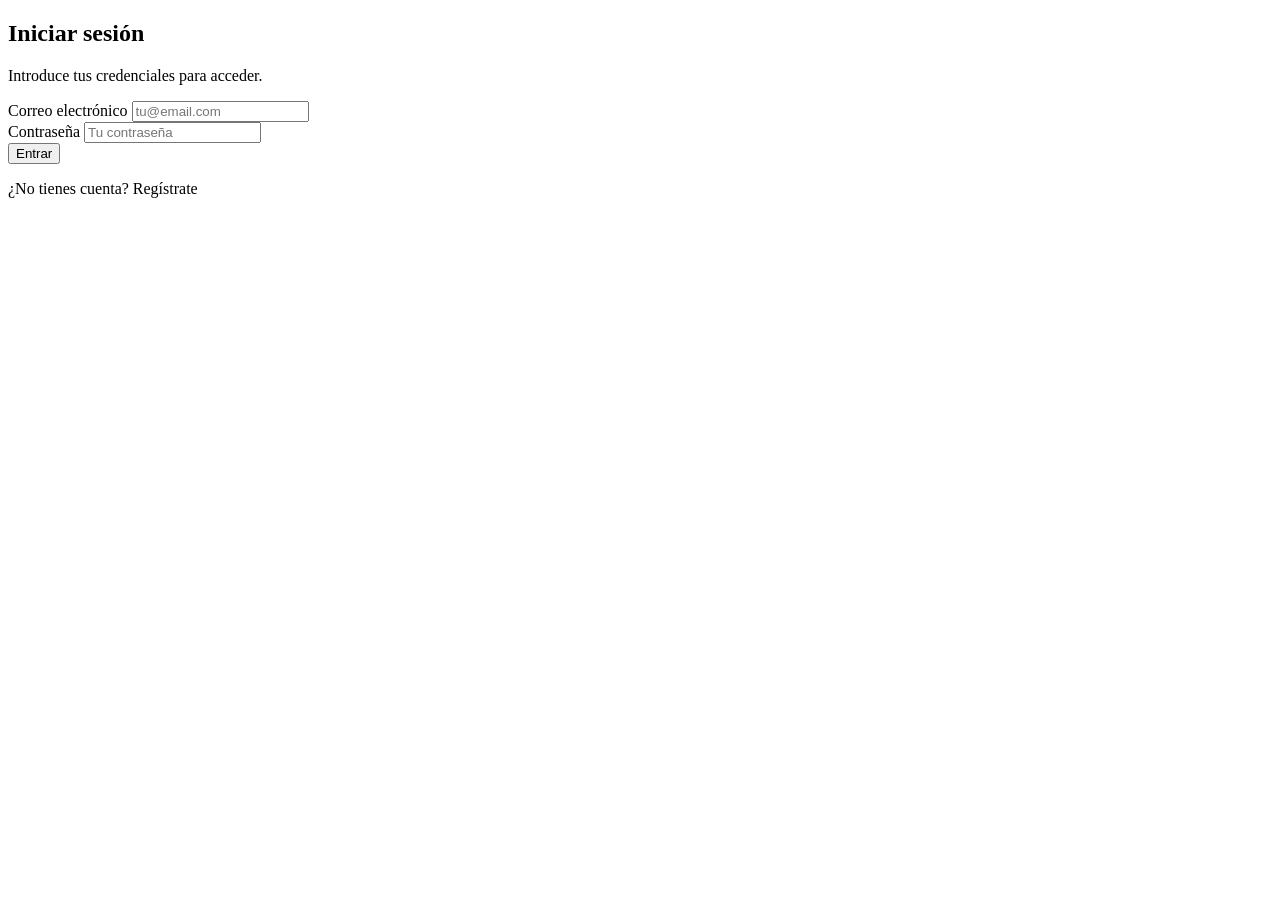
==== src/main/resources/templates/login.html @ 7e55043c "add User domain configuration and Spring Security" ====
<!DOCTYPE html>
<html lang="es" xmlns:th="http://www.thymeleaf.org">
<head>
    <meta charset="UTF-8">
    <meta name="viewport" content="width=device-width, initial-scale=1.0">
    <title>Iniciar sesión</title>
    <link rel="stylesheet" th:href="@{/css/new_user.css}">
</head>
<body>
<main class="sign-up-page">
    <section class="sign-up-card">
        <h1>Iniciar sesión</h1>
        <p class="subtitle">Introduce tus credenciales para acceder.</p>

        <div class="alert alert-success" th:if="${successMessage}" th:text="${successMessage}"></div>
        <div class="alert alert-error" th:if="${errorMessage}" th:text="${errorMessage}"></div>

        <form th:action="@{/login}" method="post" class="sign-up-form">
            <input type="hidden" th:name="${_csrf.parameterName}" th:value="${_csrf.token}">
            <div class="form-group">
                <label for="username">Correo electrónico</label>
                <input type="email" id="username" name="username" placeholder="tu@email.com" required>
            </div>

            <div class="form-group">
                <label for="password">Contraseña</label>
                <input type="password" id="password" name="password" placeholder="Tu contraseña" required>
            </div>

            <button type="submit" class="btn-submit">Entrar</button>
        </form>

        <p class="login-link">
            ¿No tienes cuenta?
            <a th:href="@{/users/register}">Regístrate</a>
        </p>
    </section>
</main>
</body>
</html>
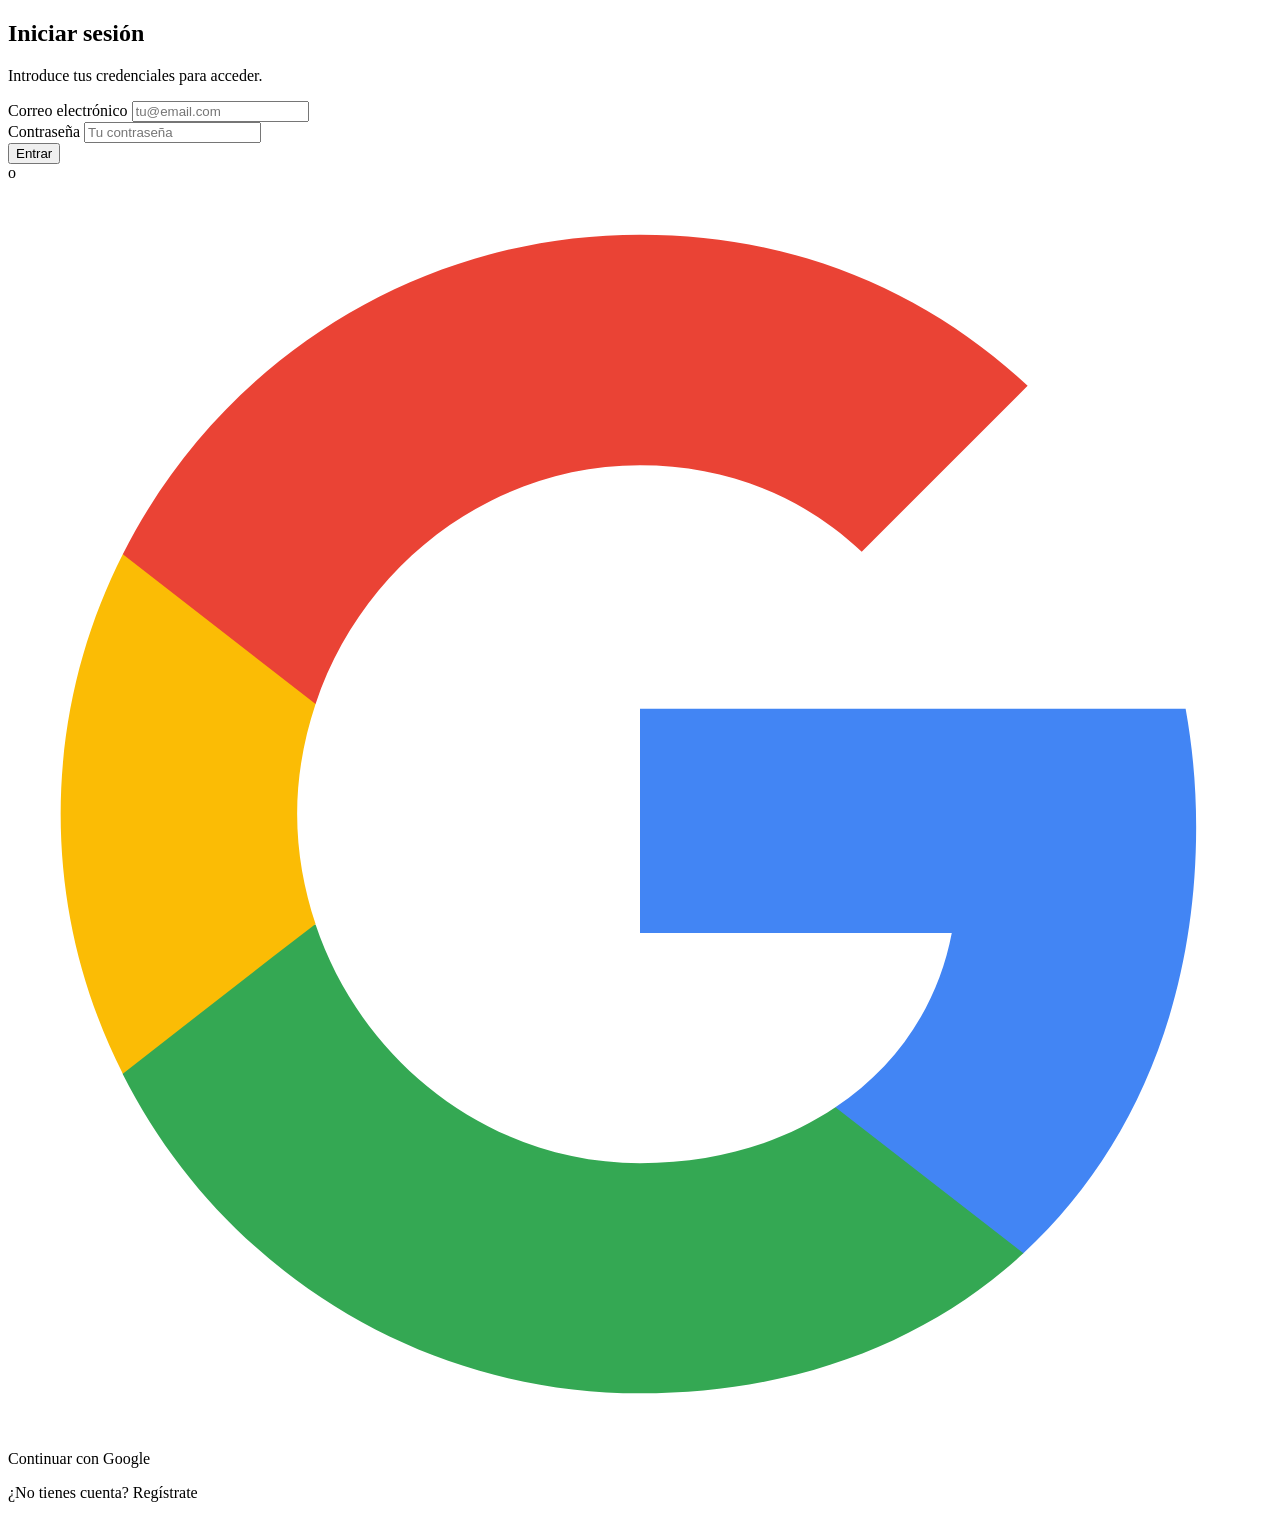
==== commit 9570a0bc: "Add oauth2 google" ====
--- a/src/main/resources/templates/login.html
+++ b/src/main/resources/templates/login.html
@@ -30,6 +30,18 @@
             <button type="submit" class="btn-submit">Entrar</button>
         </form>
 
+        <div class="auth-divider" aria-hidden="true"><span>o</span></div>
+
+        <a th:href="@{/oauth2/authorization/google}" class="btn-google">
+            <svg class="btn-google-icon" viewBox="0 0 24 24" aria-hidden="true">
+                <path fill="#4285F4" d="M22.56 12.25c0-.78-.07-1.53-.2-2.25H12v4.26h5.92c-.26 1.37-1.04 2.53-2.21 3.31v2.77h3.57c2.08-1.92 3.28-4.74 3.28-8.09z"/>
+                <path fill="#34A853" d="M12 23c2.97 0 5.46-.98 7.28-2.66l-3.57-2.77c-.98.66-2.23 1.06-3.71 1.06-2.86 0-5.29-1.93-6.16-4.53H2.18v2.84C3.99 20.53 7.7 23 12 23z"/>
+                <path fill="#FBBC05" d="M5.84 14.09c-.22-.66-.35-1.36-.35-2.09s.13-1.43.35-2.09V7.07H2.18C1.43 8.55 1 10.22 1 12s.43 3.45 1.18 4.93l2.85-2.22.81-.62z"/>
+                <path fill="#EA4335" d="M12 5.38c1.62 0 3.06.56 4.21 1.64l3.15-3.15C17.45 2.09 14.97 1 12 1 7.7 1 3.99 3.47 2.18 7.07l3.66 2.84c.87-2.6 3.3-4.53 6.16-4.53z"/>
+            </svg>
+            Continuar con Google
+        </a>
+
         <p class="login-link">
             ¿No tienes cuenta?
             <a th:href="@{/users/register}">Regístrate</a>
